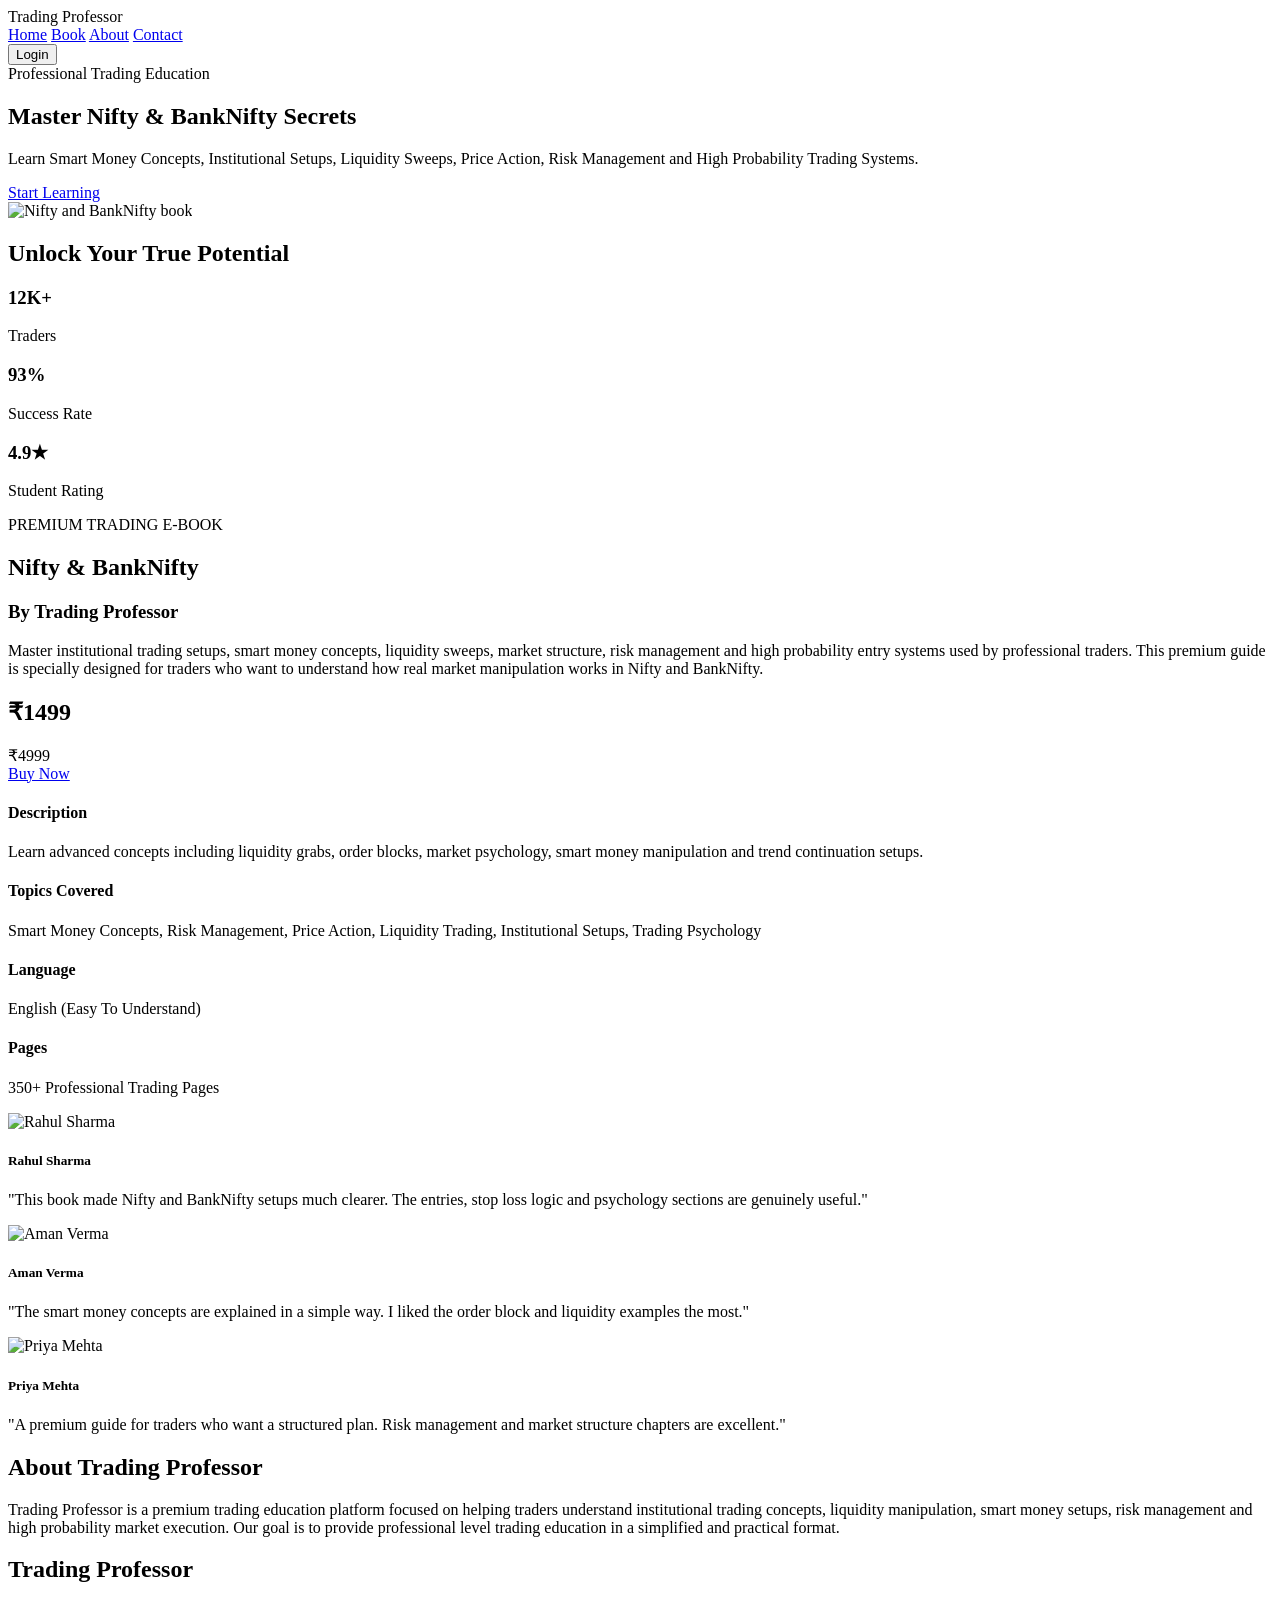
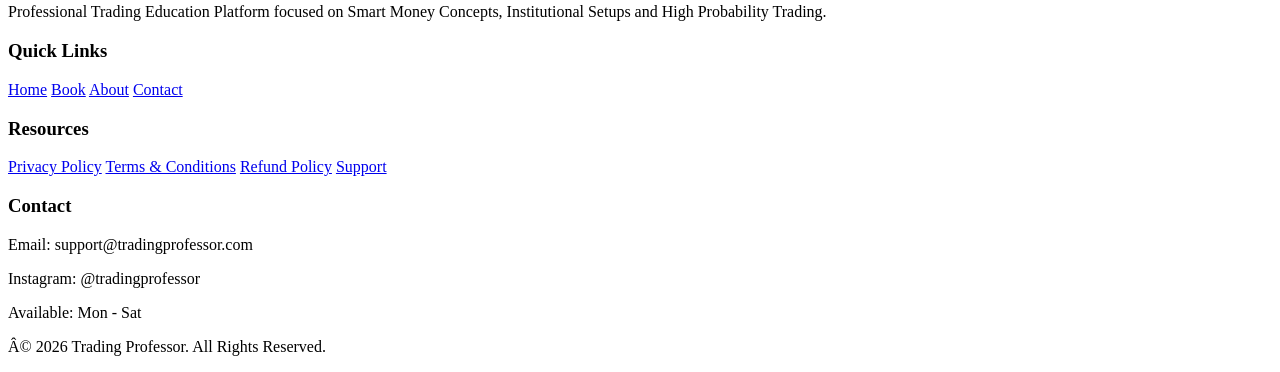
==== index.html @ 2e02fa16 "Create index.html" ====
<!DOCTYPE html>
<html lang="en">

<head>

    <meta charset="UTF-8">

    <meta
        name="viewport"
        content="width=device-width, initial-scale=1.0"
    >

    <title>Trading Professor</title>

    
    <!-- GOOGLE FONT -->

    <link
        href="https://fonts.googleapis.com/css2?family=Poppins:wght@300;400;500;600;700;800&display=swap"
        rel="stylesheet"
    >


    <!-- CSS -->

    <link
        rel="stylesheet"
        href="style.css"
    >

</head>

<body>



    <!-- ===================================== -->
    <!-- NAVBAR -->
    <!-- ===================================== -->

    <header class="navbar">

        <div class="logo">
            Trading Professor
        </div>


        <nav>

            <a href="#">Home</a>

            <a href="#book">Book</a>

            <a href="#about">About</a>

            <a href="#contact">Contact</a>

        </nav>
<a href="login.html">
    <button class="login-btn" type="button">
        Login
    </button>
</a>  

    </header>





    <!-- ===================================== -->
    <!-- HERO SECTION -->
    <!-- ===================================== -->

    <section class="hero">

        <div class="overlay"></div>


        <div class="hero-content">

            <div class="tag">
                Professional Trading Education
            </div>


            <h1>
                Master Nifty & BankNifty Secrets
            </h1>


            <p>

                Learn Smart Money Concepts,
                Institutional Setups,
                Liquidity Sweeps,
                Price Action,
                Risk Management
                and High Probability Trading Systems.

            </p>

<a href="#book" class="hero-btn">
    Start Learning
</a>


            <div class="hero-book-preview">

                <img
                    src="book-cover.jpg"
                    alt="Nifty and BankNifty book"
                >


                <h2>

                    Unlock Your True Potential

                </h2>

            </div>



            <!-- STATS -->

            <div class="stats">

                <div class="stat">

                    <h3>12K+</h3>

                    <p>Traders</p>

                </div>


                <div class="stat">

                    <h3>93%</h3>

                    <p>Success Rate</p>

                </div>


                <div class="stat">

                    <h3>4.9&#9733;</h3>

                    <p>Student Rating</p>

                </div>

            </div>

        </div>

    </section>





    <!-- ===================================== -->
    <!-- BOOK SECTION -->
    <!-- ===================================== -->

    <section
        class="book-showcase"
        id="book"
    >

        <div class="book-container">



            <!-- RIGHT -->

            <div class="book-right">

                <span class="book-label">

                    PREMIUM TRADING E-BOOK

                </span>


                <h1>

                    Nifty & BankNifty

                </h1>


                <h3>

                    By Trading Professor

                </h3>


                <p class="book-description">

                    Master institutional trading setups,
                    smart money concepts,
                    liquidity sweeps,
                    market structure,
                    risk management
                    and high probability entry systems
                    used by professional traders.

                    This premium guide is specially designed
                    for traders who want to understand
                    how real market manipulation works
                    in Nifty and BankNifty.

                </p>


                <div class="price-buy-row">

                    <div class="price-area">

                        <h2>

                            &#8377;1499

                        </h2>


                        <span>

                            &#8377;4999

                        </span>

                    </div>


                   <a href="login.html" class="read-btn">
    Buy Now
</a>

                </div>





                <!-- DETAILS -->

                <div class="book-details">



                    <div class="detail-box">

                        <h4>Description</h4>

                        <p>

                            Learn advanced concepts including
                            liquidity grabs,
                            order blocks,
                            market psychology,
                            smart money manipulation
                            and trend continuation setups.

                        </p>

                    </div>





                    <div class="detail-box">

                        <h4>Topics Covered</h4>

                        <p>

                            Smart Money Concepts,
                            Risk Management,
                            Price Action,
                            Liquidity Trading,
                            Institutional Setups,
                            Trading Psychology

                        </p>

                    </div>





                    <div class="detail-box">

                        <h4>Language</h4>

                        <p>

                            English
                            (Easy To Understand)

                        </p>

                    </div>





                    <div class="detail-box">

                        <h4>Pages</h4>

                        <p>

                            350+
                            Professional Trading Pages

                        </p>

                    </div>

                </div>





                <div class="reviews-list">

                    <div class="review-box">

                        <img
                            src="https://i.pinimg.com/736x/a8/6e/2e/a86e2e3dc91794b61a98177adeef82f5.jpg"
                            alt="Rahul Sharma"
                        >


                        <div>

                            <h5>

                                Rahul Sharma

                            </h5>


                            <p>

                                "This book made Nifty and BankNifty setups
                                much clearer. The entries, stop loss logic
                                and psychology sections are genuinely useful."

                            </p>

                        </div>

                    </div>


                    <div class="review-box">

                        <img
                            src="https://i.pinimg.com/736x/33/b3/99/33b399bf0a66c894907d9e760a7301ad.jpg"
                            alt="Aman Verma"
                        >


                        <div>

                            <h5>

                                Aman Verma

                            </h5>


                            <p>

                                "The smart money concepts are explained in a
                                simple way. I liked the order block and
                                liquidity examples the most."

                            </p>

                        </div>

                    </div>


                    <div class="review-box">

                        <img
                            src="https://i.pinimg.com/736x/9a/73/cb/9a73cbcc3b377445453cce045d505fae.jpg"
                            alt="Priya Mehta"
                        >


                        <div>

                            <h5>

                                Priya Mehta

                            </h5>


                            <p>

                                "A premium guide for traders who want a
                                structured plan. Risk management and market
                                structure chapters are excellent."

                            </p>

                        </div>

                    </div>

                </div>





            </div>

        </div>

    </section>






    <!-- ===================================== -->
    <!-- ABOUT -->
    <!-- ===================================== -->

    <section
        class="about"
        id="about"
    >

        <h2>

            About Trading Professor

        </h2>


        <p>

            Trading Professor is a premium trading education platform
            focused on helping traders understand
            institutional trading concepts,
            liquidity manipulation,
            smart money setups,
            risk management
            and high probability market execution.

            Our goal is to provide professional level trading education
            in a simplified and practical format.

        </p>

    </section>







    <!-- ===================================== -->
    <!-- FOOTER -->
    <!-- ===================================== -->

    <footer id="contact">

        <div class="footer-container">



            <!-- BRAND -->

            <div class="footer-brand">

                <h2>

                    Trading Professor

                </h2>


                <p>

                    Professional Trading Education Platform
                    focused on Smart Money Concepts,
                    Institutional Setups
                    and High Probability Trading.

                </p>

            </div>





            <!-- LINKS -->

            <div class="footer-links">

                <h3>

                    Quick Links

                </h3>


                <a href="#">Home</a>

                <a href="#book">Book</a>

                <a href="#about">About</a>

                <a href="#contact">Contact</a>

            </div>





            <!-- RESOURCES -->

            <div class="footer-links">

                <h3>

                    Resources

                </h3>


                <a href="#">Privacy Policy</a>

                <a href="#">Terms & Conditions</a>

                <a href="#">Refund Policy</a>

                <a href="#">Support</a>

            </div>





            <!-- CONTACT -->

            <div class="footer-contact">

                <h3>

                    Contact

                </h3>


                <p>

                    Email:
                    support@tradingprofessor.com

                </p>


                <p>

                    Instagram:
                    @tradingprofessor

                </p>


                <p>

                    Available:
                    Mon - Sat

                </p>

            </div>

        </div>





        <!-- BOTTOM -->

        <div class="footer-bottom">

            <p>

                Â© 2026 Trading Professor.
                All Rights Reserved.

            </p>

        </div>

    </footer>





    <!-- ===================================== -->
    <!-- JS -->
    <!-- ===================================== -->

    <script src="script.js"></script>

</body>

</html>
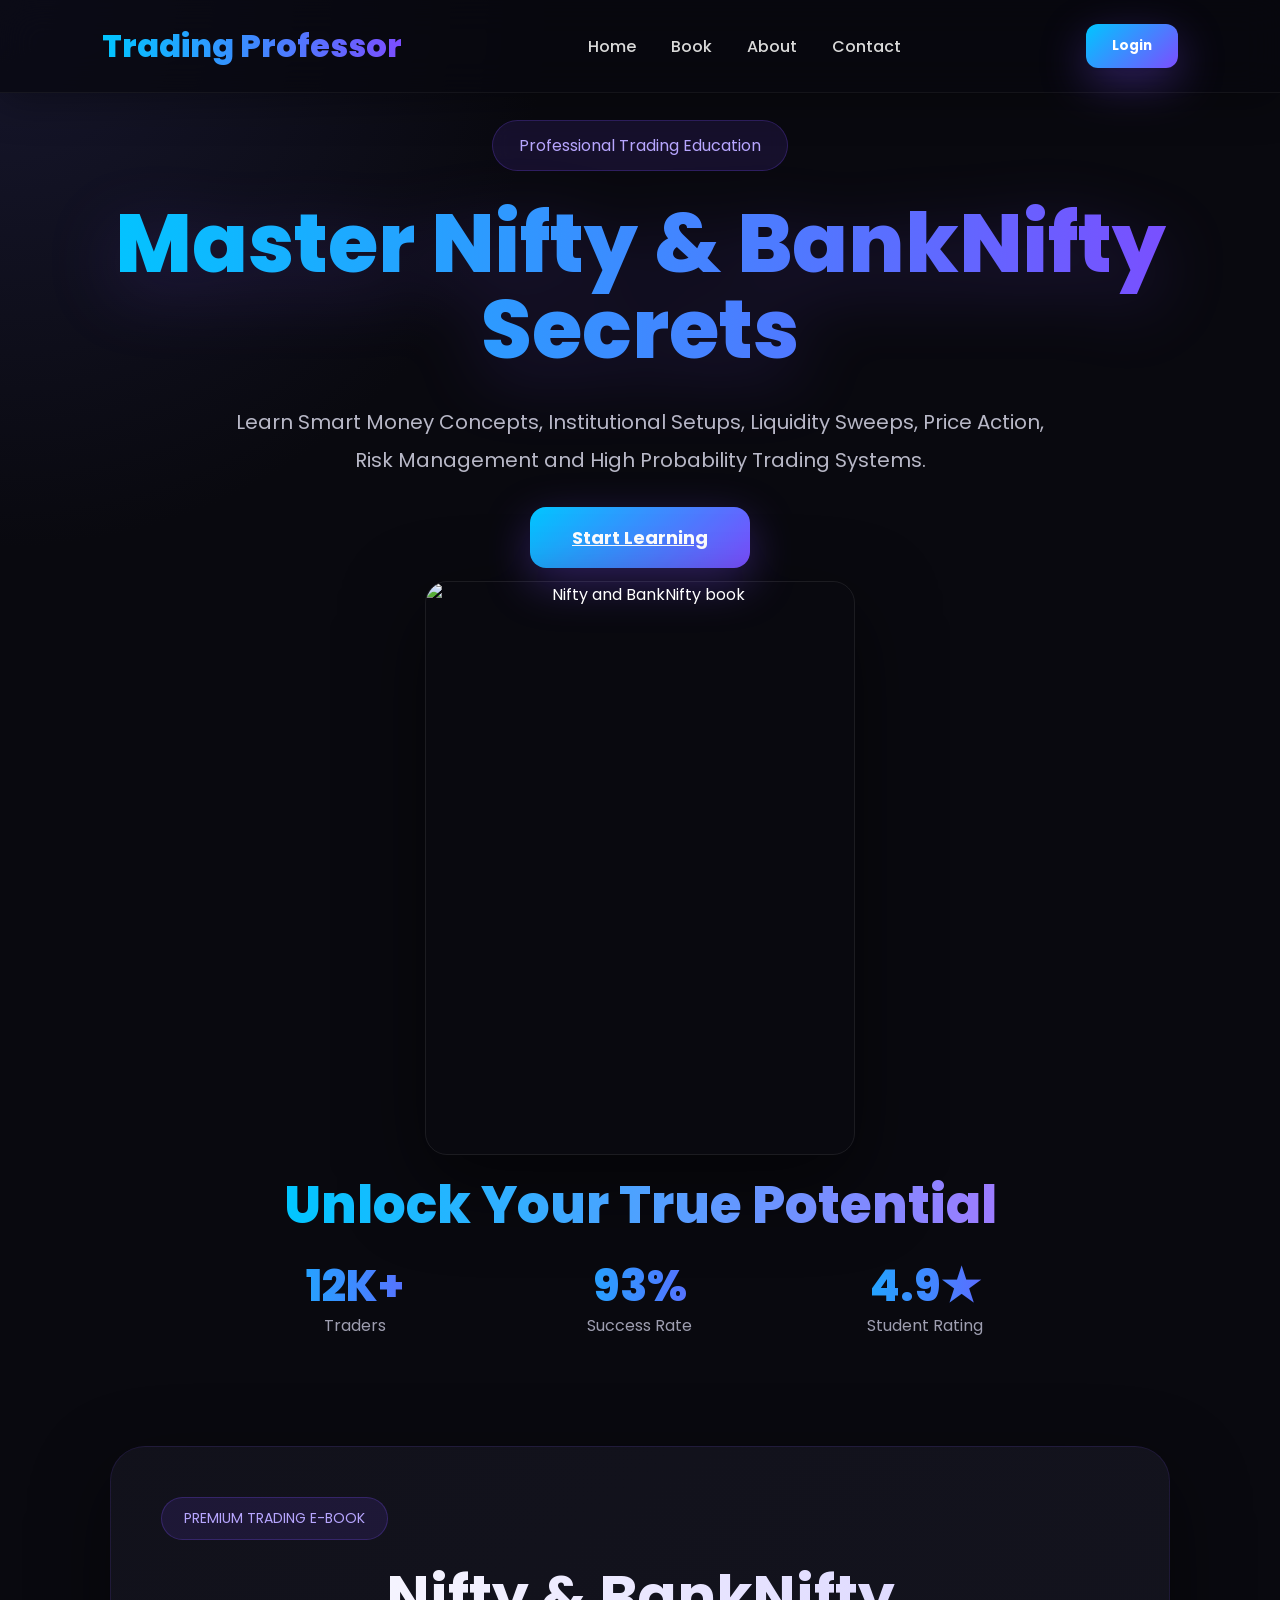
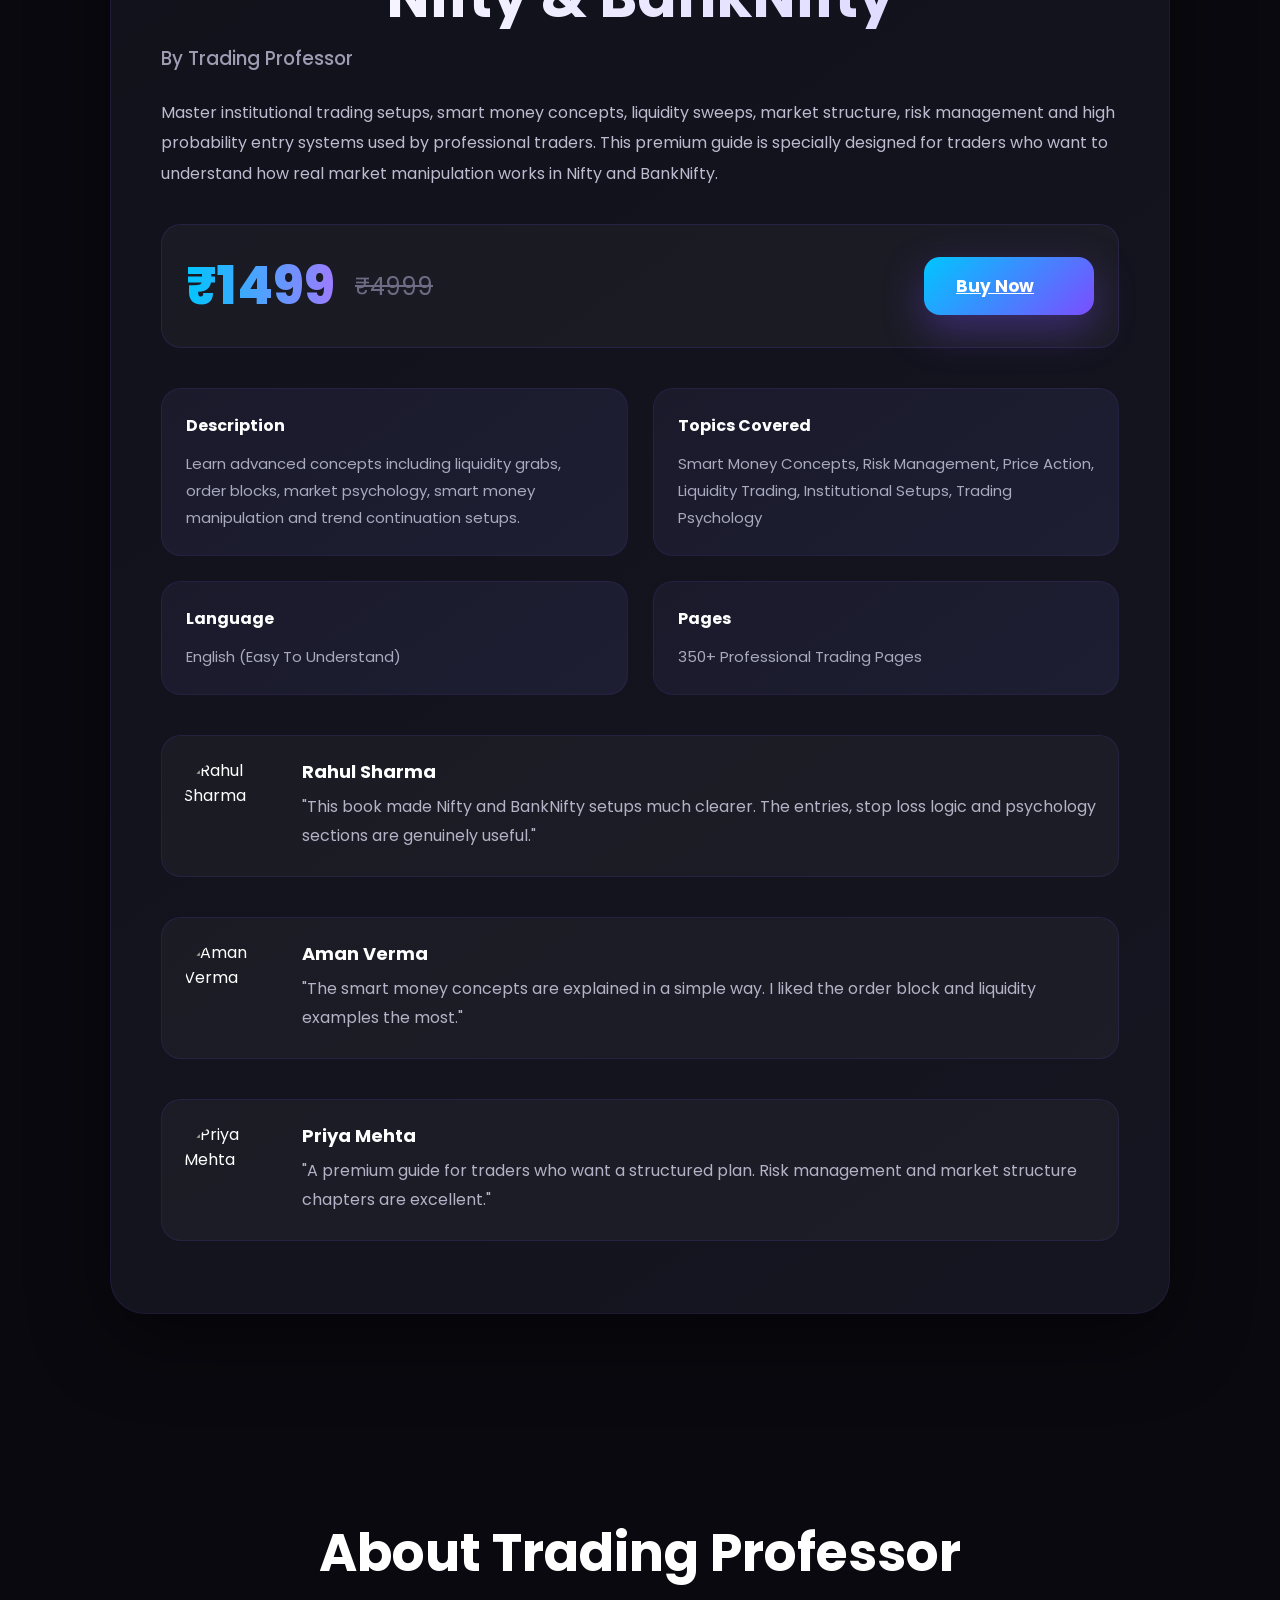
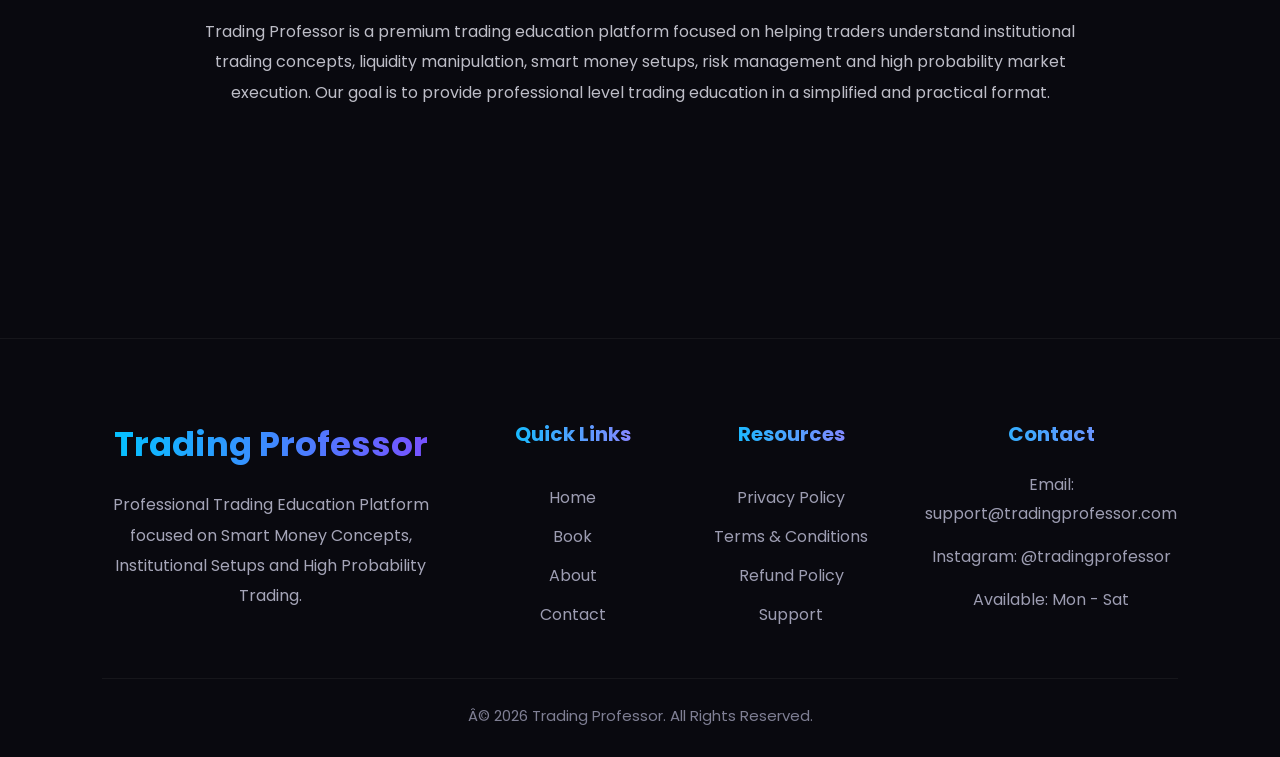
==== commit ebaf48d2: "Update index.html" ====
--- a/index.html
+++ b/index.html
@@ -108,7 +108,7 @@
             <div class="hero-book-preview">
 
                 <img
-                    src="book-cover.jpg"
+                    src="https://github.com/heytaufik/assets/blob/main/bookcover.png?raw=true"
                     alt="Nifty and BankNifty book"
                 >
 
@@ -338,7 +338,7 @@
                     <div class="review-box">
 
                         <img
-                            src="https://i.pinimg.com/736x/a8/6e/2e/a86e2e3dc91794b61a98177adeef82f5.jpg"
+                            src="https://github.com/heytaufik/assets/blob/main/revie2.jpg?raw=true"
                             alt="Rahul Sharma"
                         >
 
@@ -368,7 +368,7 @@
                     <div class="review-box">
 
                         <img
-                            src="https://i.pinimg.com/736x/33/b3/99/33b399bf0a66c894907d9e760a7301ad.jpg"
+                            src="https://github.com/heytaufik/assets/blob/main/revuie3.jpg?raw=true"
                             alt="Aman Verma"
                         >
 
@@ -398,7 +398,7 @@
                     <div class="review-box">
 
                         <img
-                            src="https://i.pinimg.com/736x/9a/73/cb/9a73cbcc3b377445453cce045d505fae.jpg"
+                            src="https://github.com/heytaufik/assets/blob/main/rev4.jpg?raw=true"
                             alt="Priya Mehta"
                         >
 
--- a/style.css
+++ b/style.css
@@ -0,0 +1,1646 @@
+/* ========================================= */
+/* TRADING PROFESSOR - COMPLETE STYLE.CSS */
+/* ERROR FREE + RESPONSIVE + PREMIUM UI */
+/* ========================================= */
+
+*{
+    margin:0;
+    padding:0;
+    box-sizing:border-box;
+    font-family:'Poppins',sans-serif;
+}
+
+
+html{
+    scroll-behavior:smooth;
+}
+
+body{
+
+    overflow-x:hidden;
+
+    color:white;
+
+    background:
+    radial-gradient(circle at top left,#17172e 0%,#09090f 35%),
+    radial-gradient(circle at bottom right,#0f1d35 0%,#09090f 30%);
+
+    background-color:#09090f;
+
+    background-attachment:fixed;
+
+    background-repeat:no-repeat;
+}
+
+
+
+/* ========================================= */
+/* SCROLLBAR */
+/* ========================================= */
+
+::-webkit-scrollbar{
+    width:10px;
+}
+
+::-webkit-scrollbar-track{
+    background:#0c0c12;
+}
+
+::-webkit-scrollbar-thumb{
+
+    background:linear-gradient(
+        #00c6ff,
+        #7c4dff
+    );
+
+    border-radius:20px;
+}
+
+
+
+/* ========================================= */
+/* NAVBAR */
+/* ========================================= */
+
+.navbar{
+
+    width:100%;
+
+    padding:22px 8%;
+
+    display:flex;
+
+    justify-content:space-between;
+
+    align-items:center;
+
+    position:fixed;
+
+    top:0;
+
+    left:0;
+
+    z-index:999;
+
+    background:rgba(8,8,14,0.72);
+
+    backdrop-filter:blur(18px);
+
+    border-bottom:1px solid rgba(255,255,255,0.05);
+
+    box-shadow:0 8px 40px rgba(0,0,0,0.35);
+}
+
+.logo{
+
+    font-size:32px;
+
+    font-weight:800;
+
+    background:linear-gradient(
+        90deg,
+        #00c6ff,
+        #7c4dff
+    );
+
+    -webkit-background-clip:text;
+
+    -webkit-text-fill-color:transparent;
+}
+
+nav{
+
+    display:flex;
+
+    gap:35px;
+}
+
+nav a{
+
+    text-decoration:none;
+
+    color:#d9d9d9;
+
+    font-weight:500;
+
+    transition:0.3s;
+}
+
+nav a:hover{
+    color:#8c7dff;
+}
+
+
+
+/* ========================================= */
+/* BUTTONS */
+/* ========================================= */
+
+.login-btn,
+.hero-btn,
+.buy-btn{
+
+    border:none;
+
+    outline:none;
+
+    cursor:pointer;
+
+    font-weight:700;
+
+    transition:0.4s;
+
+    background:linear-gradient(
+        135deg,
+        #00c6ff,
+        #7c4dff
+    );
+
+    color:white;
+
+    box-shadow:
+    0 15px 45px rgba(124,77,255,0.35);
+}
+
+.login-btn{
+
+    padding:12px 26px;
+
+    border-radius:12px;
+}
+
+.hero-btn{
+
+    padding:18px 42px;
+
+    border-radius:16px;
+
+    font-size:18px;
+
+    min-width:220px;
+}
+
+.buy-btn{
+
+    width:100%;
+
+    padding:18px;
+
+    border-radius:16px;
+
+    font-size:18px;
+}
+
+.login-btn:hover,
+.hero-btn:hover,
+.buy-btn:hover{
+
+    transform:translateY(-5px);
+
+    box-shadow:
+    0 25px 70px rgba(124,77,255,0.45);
+}
+
+
+
+/* ========================================= */
+/* HERO SECTION */
+/* ========================================= */
+
+.hero{
+
+    min-height:auto;
+
+    position:relative;
+
+    display:flex;
+
+    justify-content:center;
+
+    align-items:center;
+
+    text-align:center;
+
+    padding:120px 20px 34px;
+
+    overflow:hidden;
+
+    background:transparent;
+}
+
+.hero::before{
+
+    content:"";
+
+    position:absolute;
+
+    width:500px;
+
+    height:500px;
+
+    background:#7c4dff;
+
+    filter:blur(180px);
+
+    opacity:0.18;
+
+    top:50%;
+
+    left:50%;
+
+    transform:translate(-50%,-50%);
+
+    z-index:1;
+
+    display:none;
+}
+
+.overlay{
+
+    display:none;
+}
+
+.hero-content{
+
+    position:relative;
+
+    z-index:2;
+
+    max-width:1100px;
+}
+
+.tag{
+
+    display:inline-block;
+
+    padding:12px 26px;
+
+    border-radius:50px;
+
+    margin-bottom:30px;
+
+    background:rgba(124,77,255,0.12);
+
+    border:1px solid rgba(124,77,255,0.25);
+
+    color:#b7a6ff;
+
+    backdrop-filter:blur(10px);
+}
+
+.hero h1{
+
+    font-size:82px;
+
+    font-weight:800;
+
+    line-height:1.05;
+
+    letter-spacing:0;
+
+    margin-bottom:30px;
+
+    background:linear-gradient(
+        90deg,
+        #00c6ff,
+        #7c4dff
+    );
+
+    -webkit-background-clip:text;
+
+    -webkit-text-fill-color:transparent;
+
+    filter:drop-shadow(0 18px 35px rgba(124,77,255,0.22));
+}
+
+.hero p{
+
+    max-width:850px;
+
+    margin:auto;
+
+    margin-bottom:45px;
+
+    color:#b8b8c7;
+
+    font-size:20px;
+
+    line-height:1.9;
+}
+
+.hero-book-preview{
+
+    display:flex;
+
+    flex-direction:column;
+
+    align-items:center;
+
+    gap:20px;
+
+    margin-top:26px;
+}
+
+.hero-book-preview img{
+
+    width:clamp(280px,34vw,430px);
+
+    aspect-ratio:3 / 4;
+
+    object-fit:cover;
+
+    border-radius:22px;
+
+    box-shadow:0 28px 80px rgba(0,0,0,0.55);
+
+    border:1px solid rgba(255,255,255,0.08);
+}
+
+.hero-book-preview h2{
+
+    font-size:52px;
+
+    line-height:1.15;
+
+    font-weight:800;
+
+    background:linear-gradient(
+        90deg,
+        #00c6ff,
+        #9d7cff
+    );
+
+    -webkit-background-clip:text;
+
+    -webkit-text-fill-color:transparent;
+}
+
+
+
+/* ========================================= */
+/* STATS */
+/* ========================================= */
+
+.stats{
+
+    display:grid;
+
+    grid-template-columns:repeat(3,minmax(0,1fr));
+
+    align-items:start;
+
+    justify-content:center;
+
+    gap:34px;
+
+    max-width:820px;
+
+    margin:28px auto 0;
+
+    position:relative;
+
+    z-index:2;
+}
+
+.stat{
+
+    min-width:0;
+}
+
+.stat h3{
+
+    font-size:44px;
+
+    font-weight:800;
+
+    line-height:1.1;
+
+    background:linear-gradient(
+        90deg,
+        #00c6ff,
+        #7c4dff
+    );
+
+    -webkit-background-clip:text;
+
+    -webkit-text-fill-color:transparent;
+}
+
+.stat p{
+    color:#9e9eb0;
+
+    font-size:16px;
+
+    white-space:nowrap;
+}
+
+
+
+/* ========================================= */
+/* BOOK SECTION */
+/* ========================================= */
+
+.book-section{
+    padding:120px 8%;
+}
+
+.section-title{
+
+    text-align:center;
+
+    margin-bottom:70px;
+}
+
+.section-title h2{
+
+    font-size:56px;
+
+    margin-bottom:15px;
+}
+
+.section-title p{
+
+    color:#9f9fb1;
+
+    font-size:18px;
+}
+
+
+
+/* ========================================= */
+/* PRODUCT CARD */
+/* ========================================= */
+
+.product-card{
+
+    display:flex;
+
+    gap:50px;
+
+    align-items:center;
+
+    background:
+    linear-gradient(
+        145deg,
+        rgba(18,18,28,0.96),
+        rgba(22,22,34,0.96)
+    );
+
+    border:1px solid rgba(124,77,255,0.12);
+
+    border-radius:32px;
+
+    padding:40px;
+
+    backdrop-filter:blur(16px);
+
+    box-shadow:
+    0 25px 70px rgba(0,0,0,0.45);
+
+    transition:0.5s;
+}
+
+.product-card:hover{
+
+    transform:translateY(-8px);
+
+    box-shadow:
+    0 35px 90px rgba(124,77,255,0.18);
+}
+
+
+
+/* ========================================= */
+/* BOOK IMAGE */
+/* ========================================= */
+
+.book-image img{
+
+    width:350px;
+
+    border-radius:24px;
+
+    object-fit:cover;
+
+    box-shadow:
+    0 25px 70px rgba(0,0,0,0.55);
+
+    border:1px solid rgba(255,255,255,0.05);
+}
+
+
+
+/* ========================================= */
+/* CONTENT */
+/* ========================================= */
+
+.book-content{
+    flex:1;
+}
+
+.premium-badge{
+
+    display:inline-block;
+
+    padding:10px 22px;
+
+    border-radius:40px;
+
+    margin-bottom:25px;
+
+    font-weight:700;
+
+    background:linear-gradient(
+        135deg,
+        #00c6ff,
+        #7c4dff
+    );
+
+    color:white;
+}
+
+.book-content h3{
+
+    font-size:52px;
+
+    margin-bottom:20px;
+}
+
+.book-content p{
+
+    color:#bdbdc7;
+
+    line-height:1.9;
+
+    margin-bottom:30px;
+}
+
+
+
+/* ========================================= */
+/* FEATURES */
+/* ========================================= */
+
+.features{
+
+    display:grid;
+
+    grid-template-columns:repeat(2,1fr);
+
+    gap:18px;
+
+    margin-bottom:35px;
+}
+
+.feature{
+
+    padding:18px;
+
+    border-radius:16px;
+
+    background:
+    linear-gradient(
+        145deg,
+        #1a1a2b,
+        #1e1e33
+    );
+
+    border:1px solid rgba(124,77,255,0.1);
+}
+
+
+
+/* ========================================= */
+/* PRICE */
+/* ========================================= */
+
+.price-box{
+
+    display:flex;
+
+    align-items:center;
+
+    gap:20px;
+
+    margin-bottom:35px;
+}
+
+.new-price{
+
+    font-size:54px;
+
+    font-weight:800;
+
+    background:linear-gradient(
+        90deg,
+        #00c6ff,
+        #9d7cff
+    );
+
+    -webkit-background-clip:text;
+
+    -webkit-text-fill-color:transparent;
+}
+
+.old-price{
+
+    font-size:24px;
+
+    text-decoration:line-through;
+
+    color:#676781;
+}
+
+
+
+/* ========================================= */
+/* ABOUT */
+/* ========================================= */
+
+.about{
+
+    padding:110px 8%;
+
+    text-align:center;
+}
+
+.about h2{
+
+    font-size:52px;
+
+    margin-bottom:25px;
+}
+
+.about p{
+
+    max-width:900px;
+
+    margin:auto;
+
+    color:#bdbdc7;
+
+    line-height:1.9;
+}
+
+
+
+/* ========================================= */
+/* FOOTER */
+/* ========================================= */
+
+footer{
+
+    padding:45px;
+
+    text-align:center;
+
+    border-top:1px solid rgba(255,255,255,0.05);
+
+    background:rgba(255,255,255,0.01);
+}
+
+footer h3{
+
+    margin-bottom:12px;
+
+    background:linear-gradient(
+        90deg,
+        #00c6ff,
+        #9d7cff
+    );
+
+    -webkit-background-clip:text;
+
+    -webkit-text-fill-color:transparent;
+}
+
+footer p{
+    color:#8c8ca3;
+}
+
+
+
+/* ========================================= */
+/* MODAL */
+/* ========================================= */
+
+.modal{
+
+    position:fixed;
+
+    inset:0;
+
+    display:flex;
+
+    justify-content:center;
+
+    align-items:center;
+
+    background:rgba(0,0,0,0.8);
+
+    z-index:9999;
+}
+
+.hidden{
+    display:none;
+}
+
+.modal-box{
+
+    width:420px;
+
+    padding:40px;
+
+    border-radius:24px;
+
+    text-align:center;
+
+    position:relative;
+
+    background:
+    linear-gradient(
+        145deg,
+        #171726,
+        #1c1c30
+    );
+
+    border:1px solid rgba(124,77,255,0.12);
+}
+
+.modal-box h2{
+
+    margin-bottom:18px;
+}
+
+.modal-box p{
+
+    color:#bdbdc7;
+
+    margin-bottom:30px;
+}
+
+.close{
+
+    position:absolute;
+
+    top:10px;
+
+    right:20px;
+
+    font-size:32px;
+
+    cursor:pointer;
+}
+
+
+
+/* ========================================= */
+/* RESPONSIVE */
+/* ========================================= */
+
+@media(max-width:1200px){
+
+    .hero h1{
+        font-size:62px;
+    }
+
+    .product-card{
+        flex-direction:column;
+        text-align:center;
+    }
+}
+
+@media(max-width:992px){
+
+    nav{
+        display:none;
+    }
+
+    .hero h1{
+        font-size:50px;
+    }
+
+    .hero p{
+        font-size:18px;
+    }
+
+    .stats{
+        gap:40px;
+    }
+
+    .features{
+        grid-template-columns:1fr;
+    }
+
+    .book-content h3{
+        font-size:40px;
+    }
+
+    .section-title h2{
+        font-size:42px;
+    }
+}
+
+@media(max-width:768px){
+
+    .navbar{
+        padding:18px 5%;
+    }
+
+    .logo{
+        font-size:24px;
+    }
+
+    .hero h1{
+        font-size:40px;
+    }
+
+    .hero p{
+        font-size:16px;
+    }
+
+    .hero{
+        padding:110px 18px 30px;
+    }
+
+    .hero-btn{
+        width:100%;
+    }
+
+    .hero-book-preview{
+        margin-top:22px;
+    }
+
+    .hero-book-preview img{
+        width:min(82vw,360px);
+    }
+
+    .hero-book-preview h2{
+        font-size:36px;
+    }
+
+    .stats{
+        grid-template-columns:repeat(3,minmax(0,1fr));
+        gap:18px;
+    }
+
+    .stat h3{
+        font-size:32px;
+    }
+
+    .stat p{
+        font-size:13px;
+    }
+
+    .book-section{
+        padding:80px 5%;
+    }
+
+    .product-card{
+        padding:25px;
+    }
+
+    .book-image img{
+        width:100%;
+    }
+
+    .book-content h3{
+        font-size:32px;
+    }
+
+    .new-price{
+        font-size:40px;
+    }
+
+    .price-box{
+        flex-direction:column;
+    }
+
+    .modal-box{
+        width:90%;
+    }
+}
+
+@media(max-width:480px){
+
+    .hero h1{
+        font-size:32px;
+    }
+
+    .hero p{
+        font-size:15px;
+    }
+
+    .hero{
+        padding:105px 16px 26px;
+    }
+
+    .hero-book-preview{
+        margin-top:20px;
+    }
+
+    .hero-book-preview img{
+        width:min(86vw,330px);
+    }
+
+    .hero-book-preview h2{
+        font-size:28px;
+    }
+
+    .stats{
+        gap:10px;
+    }
+
+    .stat h3{
+        font-size:25px;
+    }
+
+    .stat p{
+        font-size:11px;
+    }
+
+    .tag{
+        font-size:13px;
+    }
+
+    .section-title h2{
+        font-size:34px;
+    }
+
+    .book-content h3{
+        font-size:26px;
+    }
+
+    .feature{
+        font-size:14px;
+    }
+
+    .new-price{
+        font-size:34px;
+    }
+}
+/* ========================================= */
+/* FOOTER */
+/* ========================================= */
+
+footer{
+
+    margin-top:120px;
+
+    background:
+    linear-gradient(
+        180deg,
+        rgba(15,15,25,0.95),
+        rgba(8,8,14,1)
+    );
+
+    border-top:1px solid rgba(255,255,255,0.05);
+
+    padding:80px 8% 30px;
+}
+
+.footer-container{
+
+    display:grid;
+
+    grid-template-columns:
+    2fr
+    1fr
+    1fr
+    1.5fr;
+
+    gap:50px;
+
+    margin-bottom:50px;
+}
+
+
+
+/* BRAND */
+
+.footer-brand h2{
+
+    font-size:34px;
+
+    margin-bottom:20px;
+
+    background:linear-gradient(
+        90deg,
+        #00c6ff,
+        #7c4dff
+    );
+
+    -webkit-background-clip:text;
+
+    -webkit-text-fill-color:transparent;
+}
+
+.footer-brand p{
+
+    color:#a5a5b8;
+
+    line-height:1.9;
+
+    max-width:420px;
+}
+
+
+
+/* LINKS */
+
+.footer-links h3,
+.footer-contact h3{
+
+    margin-bottom:22px;
+
+    color:white;
+
+    font-size:20px;
+}
+
+.footer-links{
+
+    display:flex;
+
+    flex-direction:column;
+
+    gap:14px;
+}
+
+.footer-links a{
+
+    text-decoration:none;
+
+    color:#9d9db2;
+
+    transition:0.3s;
+}
+
+.footer-links a:hover{
+
+    color:#8f7dff;
+
+    transform:translateX(5px);
+}
+
+
+
+/* CONTACT */
+
+.footer-contact p{
+
+    color:#9d9db2;
+
+    margin-bottom:14px;
+
+    line-height:1.8;
+}
+
+
+
+/* BOTTOM */
+
+.footer-bottom{
+
+    border-top:1px solid rgba(255,255,255,0.05);
+
+    padding-top:25px;
+
+    text-align:center;
+}
+
+.footer-bottom p{
+
+    color:#7f7f94;
+
+    font-size:15px;
+}
+
+
+
+/* ========================================= */
+/* FOOTER RESPONSIVE */
+/* ========================================= */
+
+@media(max-width:1100px){
+
+    .footer-container{
+
+        grid-template-columns:
+        1fr
+        1fr;
+
+        gap:40px;
+    }
+}
+
+@media(max-width:768px){
+
+    footer{
+
+        padding:70px 5% 30px;
+    }
+
+    .footer-container{
+
+        grid-template-columns:1fr;
+    }
+
+    .footer-brand p{
+
+        max-width:100%;
+    }
+
+    .footer-brand h2{
+
+        font-size:28px;
+    }
+
+    .footer-links h3,
+    .footer-contact h3{
+
+        font-size:18px;
+    }
+}
+/* ========================================= */
+/* BOOK SHOWCASE */
+/* ========================================= */
+
+.book-showcase{
+
+    padding:26px 8% 90px;
+}
+
+.book-container{
+
+    display:grid;
+
+    grid-template-columns:1fr;
+
+    gap:0;
+
+    max-width:1060px;
+
+    margin:0 auto;
+
+    background:
+    linear-gradient(
+        145deg,
+        rgba(18,18,28,0.96),
+        rgba(22,22,34,0.96)
+    );
+
+    border:1px solid rgba(124,77,255,0.12);
+
+    border-radius:35px;
+
+    padding:50px;
+
+    backdrop-filter:blur(18px);
+
+    box-shadow:
+    0 25px 80px rgba(0,0,0,0.45);
+}
+
+
+
+/* LEFT */
+
+.book-left{
+
+    display:flex;
+
+    justify-content:center;
+
+    align-items:center;
+}
+
+.book-cover img{
+
+    width:100%;
+
+    max-width:380px;
+
+    border-radius:24px;
+
+    box-shadow:
+    0 30px 80px rgba(0,0,0,0.6);
+
+    transition:0.5s;
+}
+
+.book-cover img:hover{
+
+    transform:translateY(-10px) scale(1.02);
+}
+
+
+
+/* RIGHT */
+
+.book-right{
+    color:white;
+}
+
+.book-label{
+
+    display:inline-block;
+
+    padding:10px 22px;
+
+    border-radius:40px;
+
+    margin-bottom:25px;
+
+    background:rgba(124,77,255,0.12);
+
+    border:1px solid rgba(124,77,255,0.25);
+
+    color:#b7a6ff;
+
+    font-size:14px;
+}
+
+.book-right h1{
+
+    font-size:58px;
+
+    line-height:1.1;
+
+    margin-bottom:15px;
+
+    text-align:center;
+
+    background:linear-gradient(
+        90deg,
+        #ffffff,
+        #d6d0ff
+    );
+
+    -webkit-background-clip:text;
+
+    -webkit-text-fill-color:transparent;
+}
+
+.book-right h3{
+
+    color:#9c9cb3;
+
+    margin-bottom:25px;
+
+    font-weight:500;
+}
+
+.book-description{
+
+    color:#bcbcd1;
+
+    line-height:1.9;
+
+    margin-bottom:35px;
+}
+
+.price-buy-row{
+
+    display:flex;
+
+    align-items:center;
+
+    justify-content:space-between;
+
+    gap:28px;
+
+    margin-bottom:40px;
+
+    padding:22px 24px;
+
+    border-radius:20px;
+
+    background:rgba(255,255,255,0.035);
+
+    border:1px solid rgba(124,77,255,0.14);
+}
+
+
+
+/* BUTTONS */
+
+.book-actions{
+
+    display:none;
+}
+
+.read-btn{
+
+    border:none;
+
+    padding:16px 32px;
+
+    border-radius:16px;
+
+    cursor:pointer;
+
+    font-weight:700;
+
+    color:white;
+
+    background:linear-gradient(
+        135deg,
+        #00c6ff,
+        #7c4dff
+    );
+
+    box-shadow:
+    0 15px 40px rgba(124,77,255,0.35);
+
+    min-width:170px;
+
+    min-height:56px;
+
+    font-size:17px;
+}
+
+.icon-btn{
+
+    width:55px;
+
+    height:55px;
+
+    border:none;
+
+    border-radius:16px;
+
+    cursor:pointer;
+
+    color:white;
+
+    font-size:18px;
+
+    background:#1b1b2d;
+
+    border:1px solid rgba(124,77,255,0.12);
+}
+
+
+
+/* DETAILS */
+
+.book-details{
+
+    display:grid;
+
+    grid-template-columns:
+    repeat(2,1fr);
+
+    gap:25px;
+
+    margin-bottom:40px;
+}
+
+.detail-box{
+
+    background:
+    linear-gradient(
+        145deg,
+        #1a1a2b,
+        #1e1e33
+    );
+
+    border:1px solid rgba(124,77,255,0.1);
+
+    padding:24px;
+
+    border-radius:20px;
+}
+
+.detail-box h4{
+
+    margin-bottom:12px;
+
+    color:white;
+}
+
+.detail-box p{
+
+    color:#a9a9bf;
+
+    line-height:1.8;
+
+    font-size:15px;
+}
+
+
+
+/* REVIEW */
+
+.review-box{
+
+    display:flex;
+
+    align-items:flex-start;
+
+    gap:22px;
+
+    margin-bottom:22px;
+
+    padding:22px;
+
+    border-radius:20px;
+
+    background:rgba(255,255,255,0.035);
+
+    border:1px solid rgba(124,77,255,0.12);
+}
+
+.review-box img{
+
+    width:96px;
+
+    height:96px;
+
+    flex:0 0 96px;
+
+    display:block;
+
+    border-radius:999px;
+
+    object-fit:cover;
+
+    overflow:hidden;
+}
+
+.book-right > .review-box,
+.book-right > .price-area{
+
+    display:none;
+}
+
+.reviews-list{
+
+    display:grid;
+
+    gap:18px;
+}
+
+.review-box h5{
+
+    margin-bottom:8px;
+
+    font-size:18px;
+}
+
+.review-box p{
+
+    color:#b3b3c7;
+
+    line-height:1.8;
+}
+
+
+
+/* PRICE */
+
+.price-area{
+
+    display:flex;
+
+    align-items:center;
+
+    gap:20px;
+}
+
+.price-area h2{
+
+    font-size:52px;
+
+    font-weight:800;
+
+    background:linear-gradient(
+        90deg,
+        #00c6ff,
+        #9d7cff
+    );
+
+    -webkit-background-clip:text;
+
+    -webkit-text-fill-color:transparent;
+}
+
+.price-area span{
+
+    font-size:24px;
+
+    text-decoration:line-through;
+
+    color:#6c6c85;
+}
+
+
+
+/* ========================================= */
+/* RESPONSIVE */
+/* ========================================= */
+
+@media(max-width:1100px){
+
+    .book-container{
+
+        grid-template-columns:1fr;
+    }
+
+    .book-right h1{
+
+        font-size:46px;
+    }
+}
+
+@media(max-width:768px){
+
+    .book-showcase{
+
+        padding:24px 5% 70px;
+    }
+
+    .book-container{
+
+        padding:25px;
+    }
+
+    .book-right h1{
+
+        font-size:36px;
+    }
+
+    .book-details{
+
+        grid-template-columns:1fr;
+    }
+
+    .book-actions{
+
+        flex-wrap:wrap;
+    }
+
+    .price-buy-row{
+
+        flex-wrap:wrap;
+
+        justify-content:center;
+
+        text-align:center;
+    }
+
+    .price-buy-row .read-btn{
+
+        flex:1 1 180px;
+    }
+
+    .price-area h2{
+
+        font-size:40px;
+    }
+}
+
+@media(max-width:480px){
+
+    .book-right h1{
+
+        font-size:30px;
+    }
+
+    .book-description{
+
+        font-size:15px;
+    }
+
+    .detail-box{
+
+        padding:18px;
+    }
+
+    .review-box{
+
+        flex-direction:column;
+
+        align-items:center;
+
+        text-align:center;
+    }
+}
+
+footer{
+
+    background:transparent;
+}
+.hero-book-preview{
+
+    display:flex;
+
+    flex-direction:column;
+
+    align-items:center;
+
+    gap:20px;
+
+    margin-top:30px;
+}
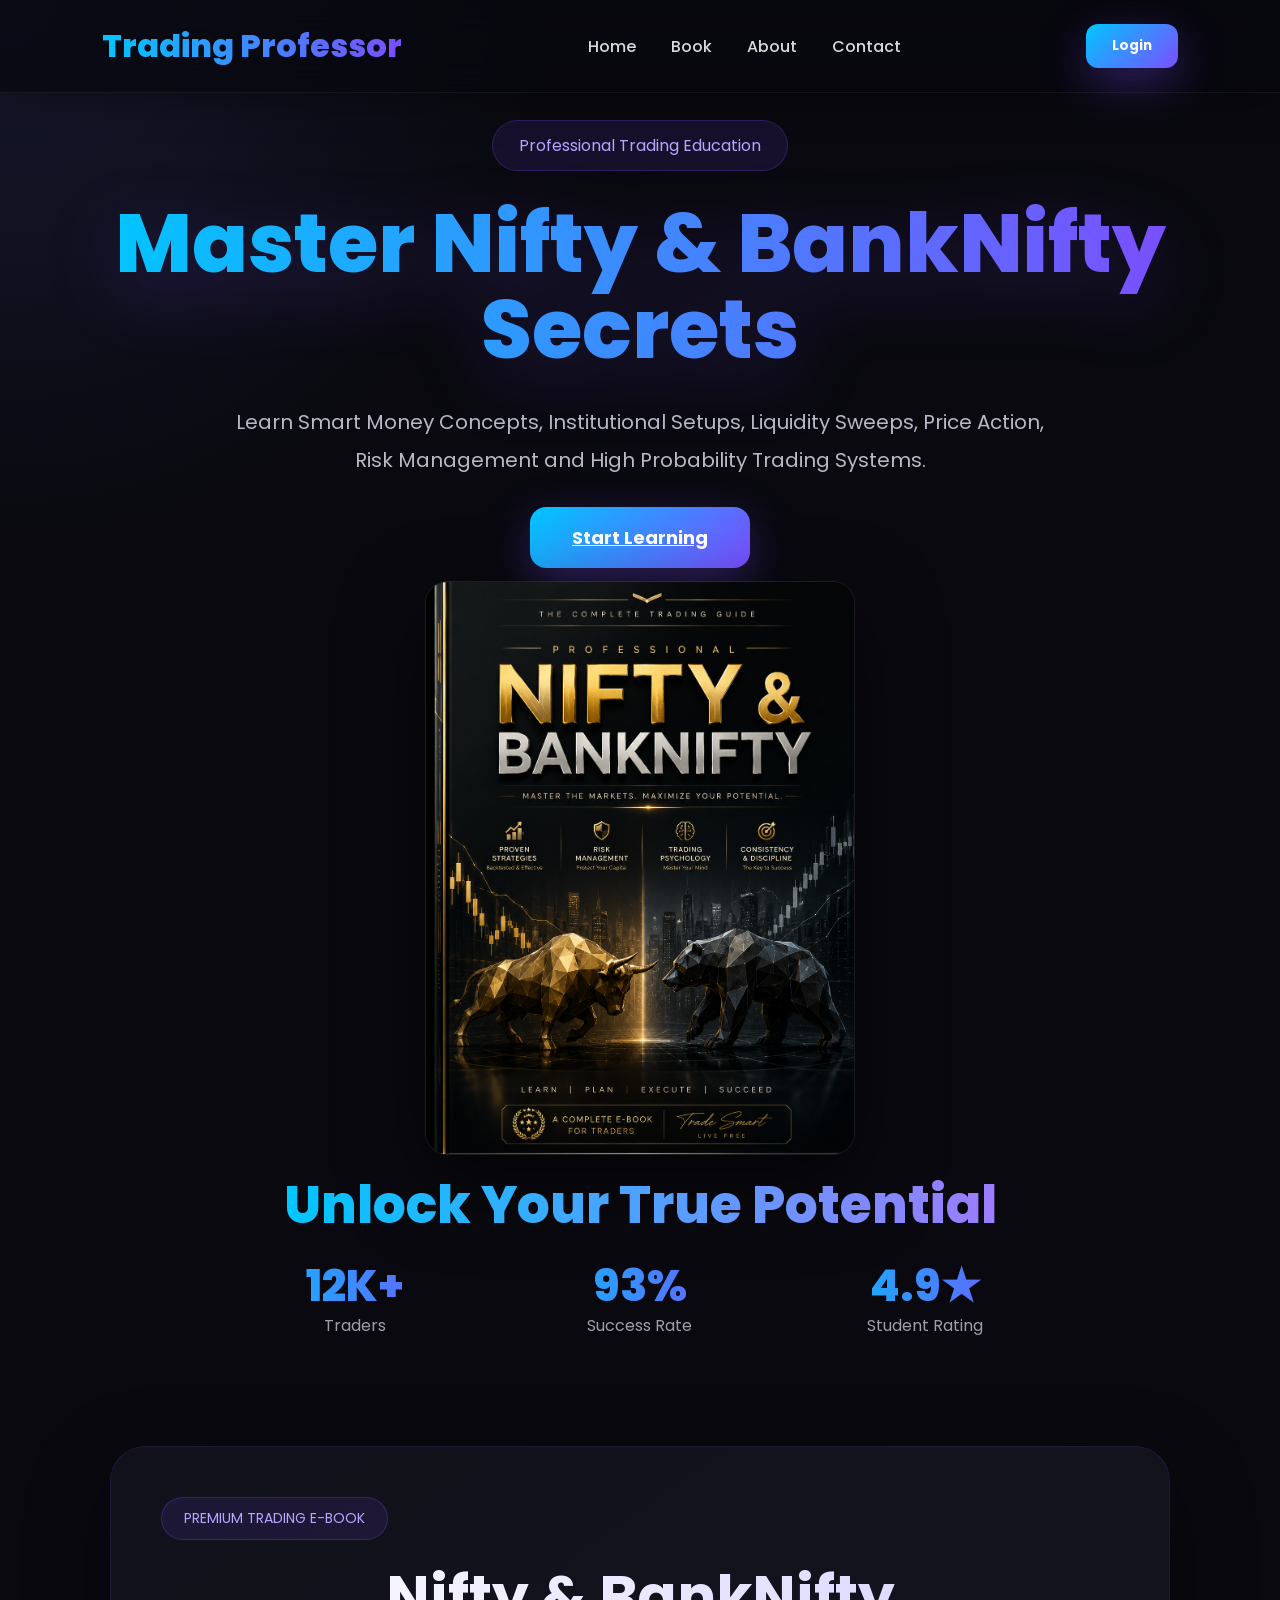
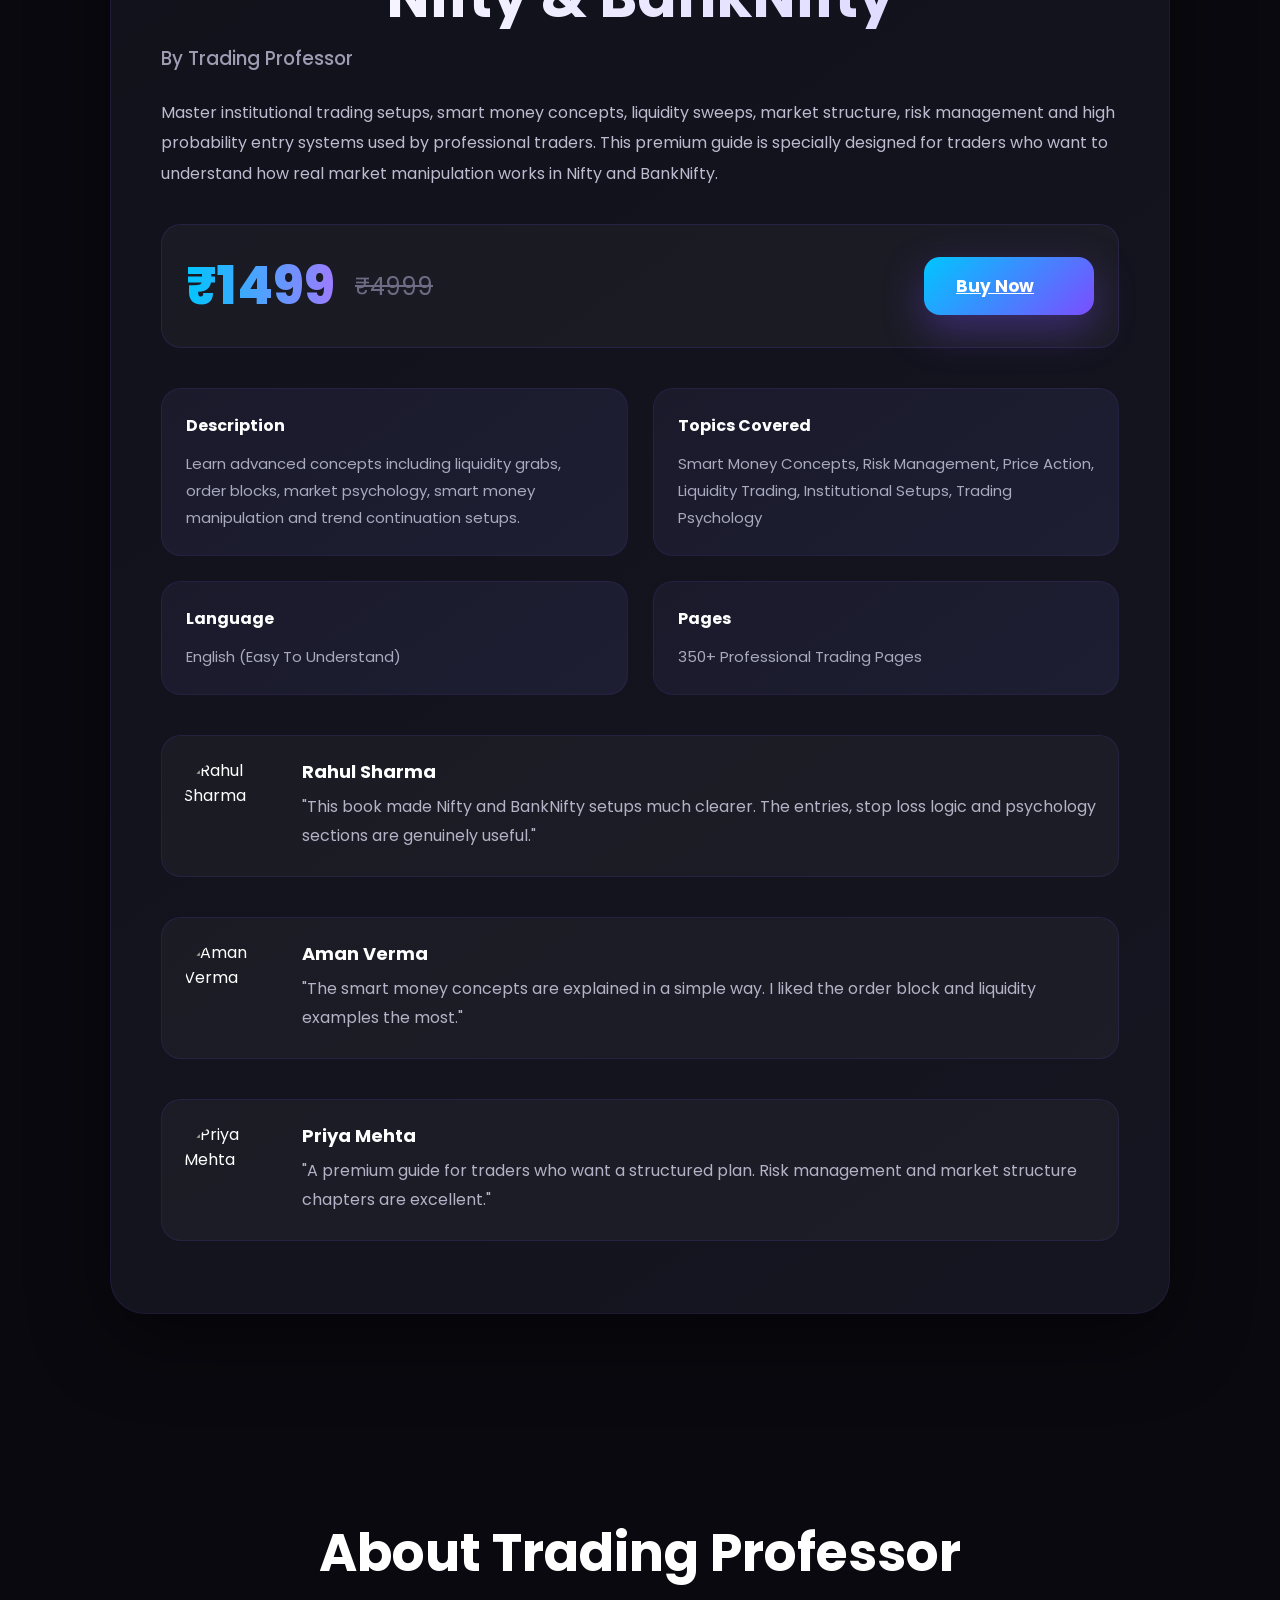
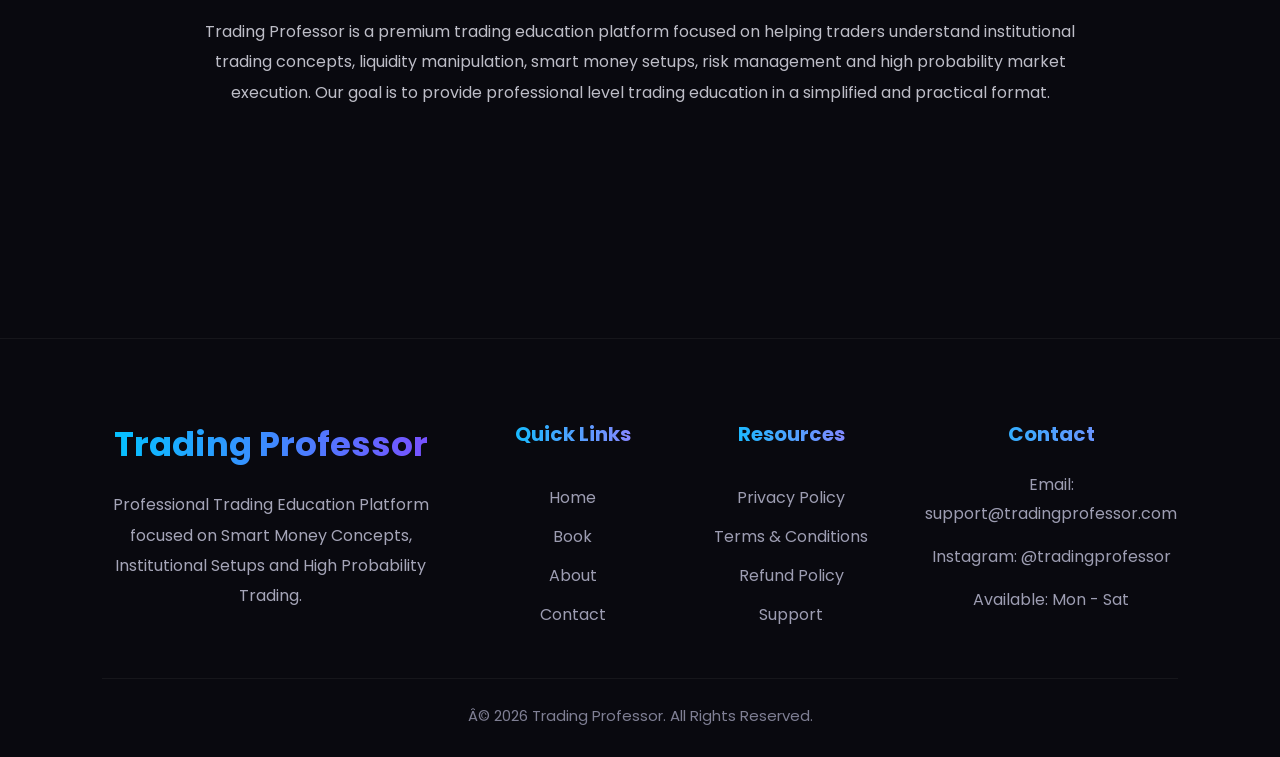
==== commit a77115e1: "Update index.html" ====
--- a/index.html
+++ b/index.html
@@ -108,7 +108,7 @@
             <div class="hero-book-preview">
 
                 <img
-                    src="https://github.com/heytaufik/assets/blob/main/bookcover.png?raw=true"
+                    src="bookcover.png"
                     alt="Nifty and BankNifty book"
                 >
 
